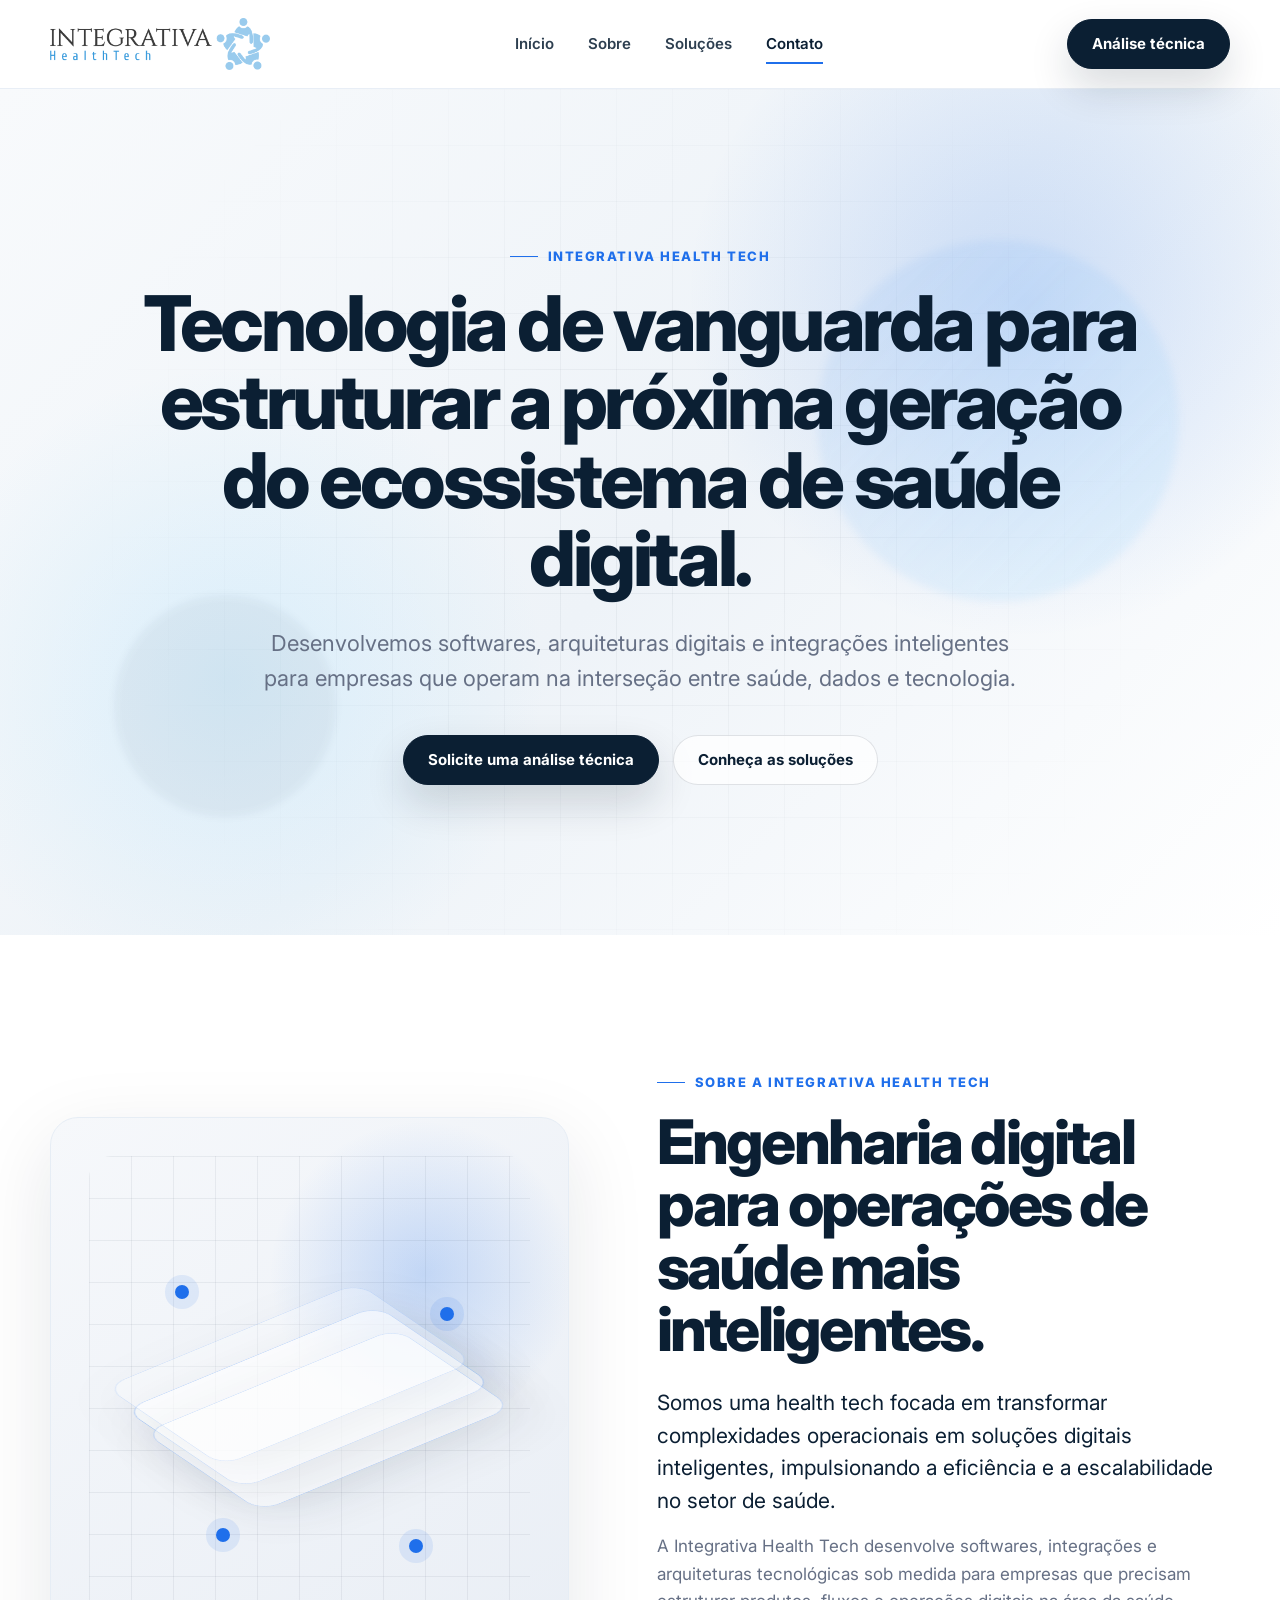
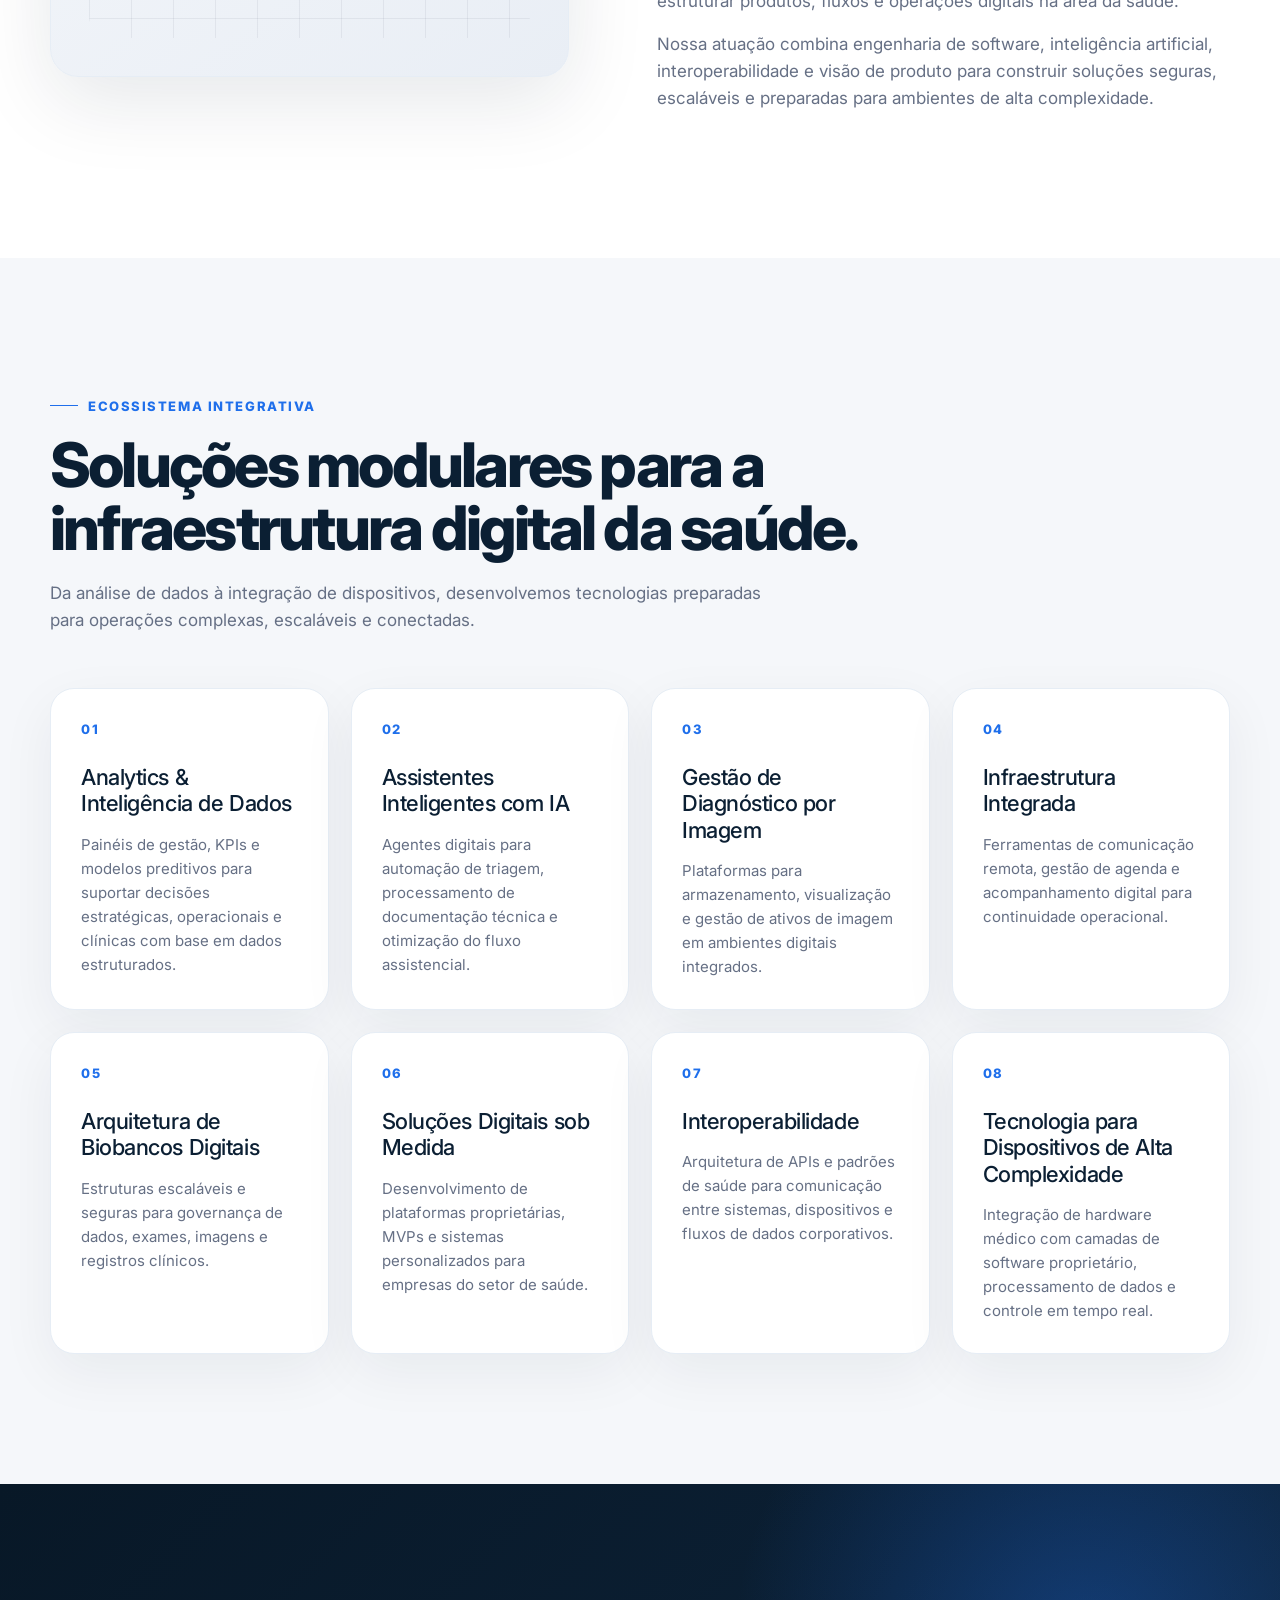
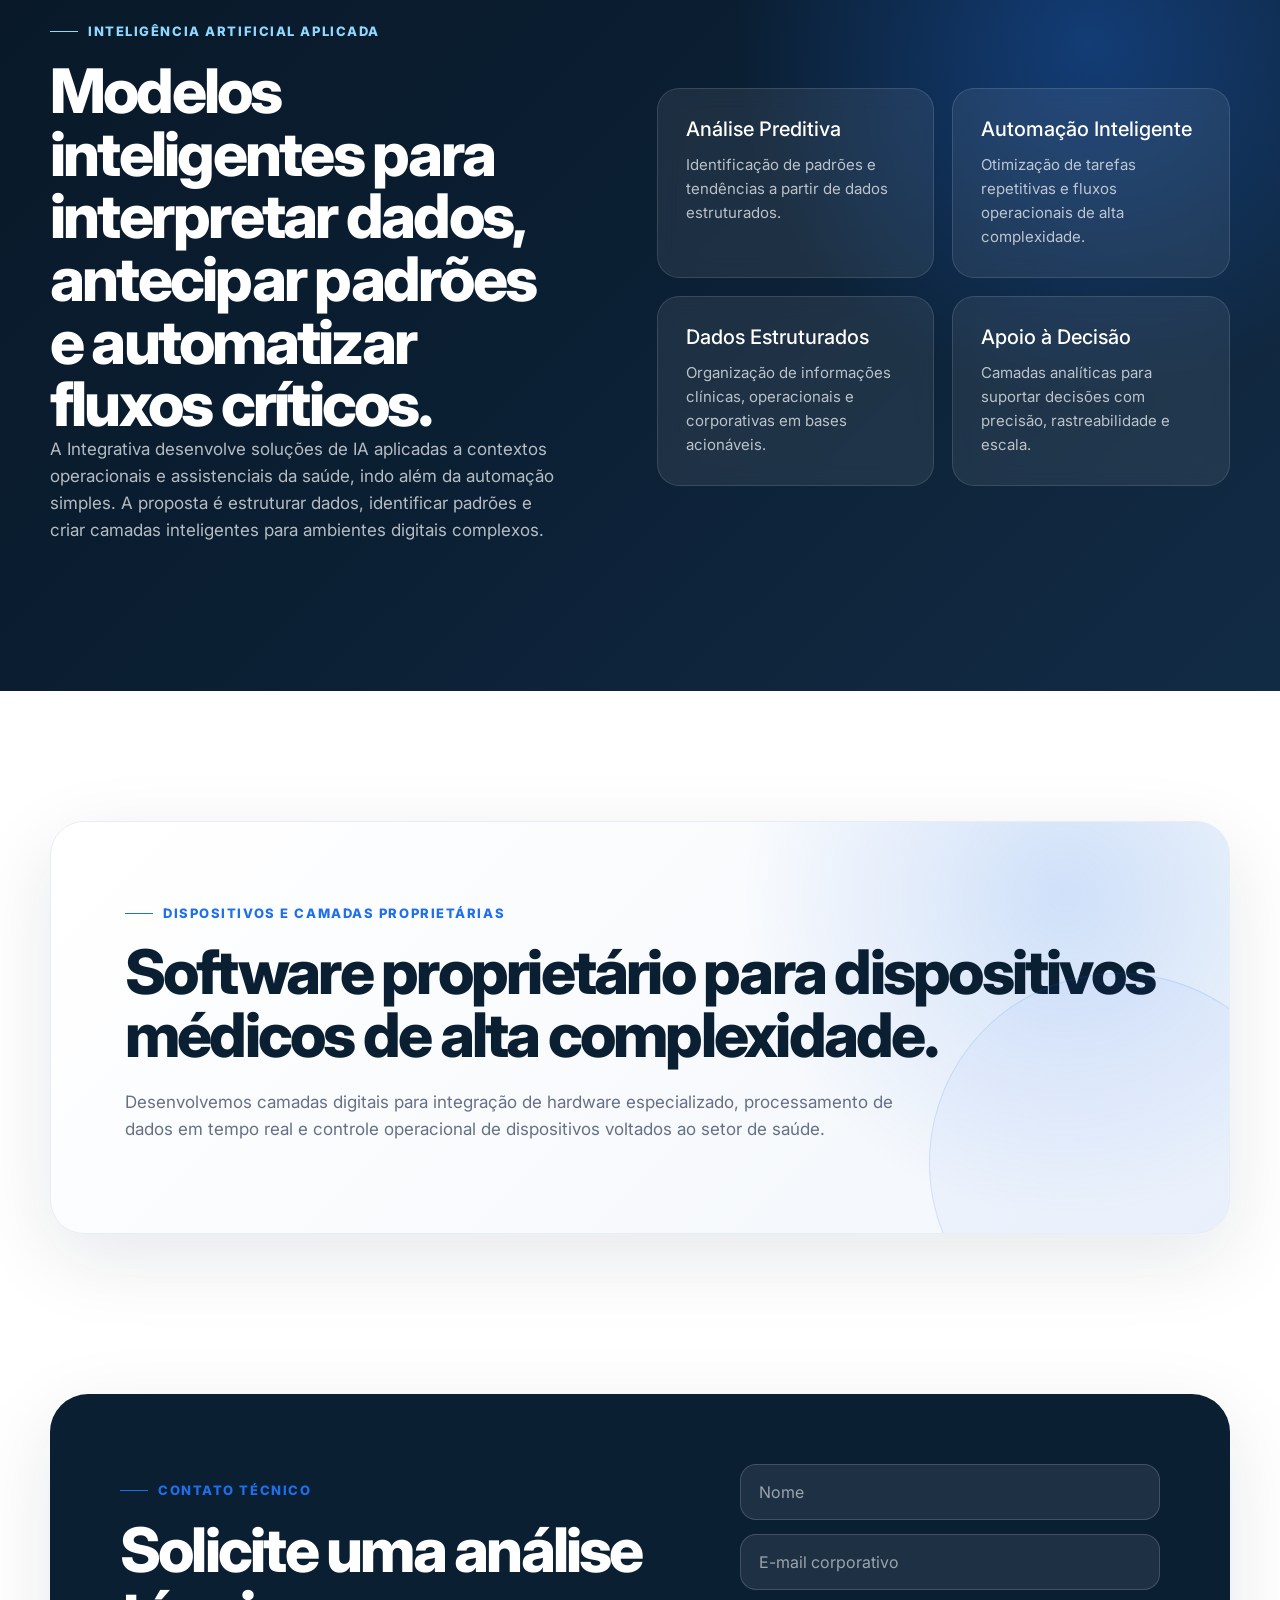
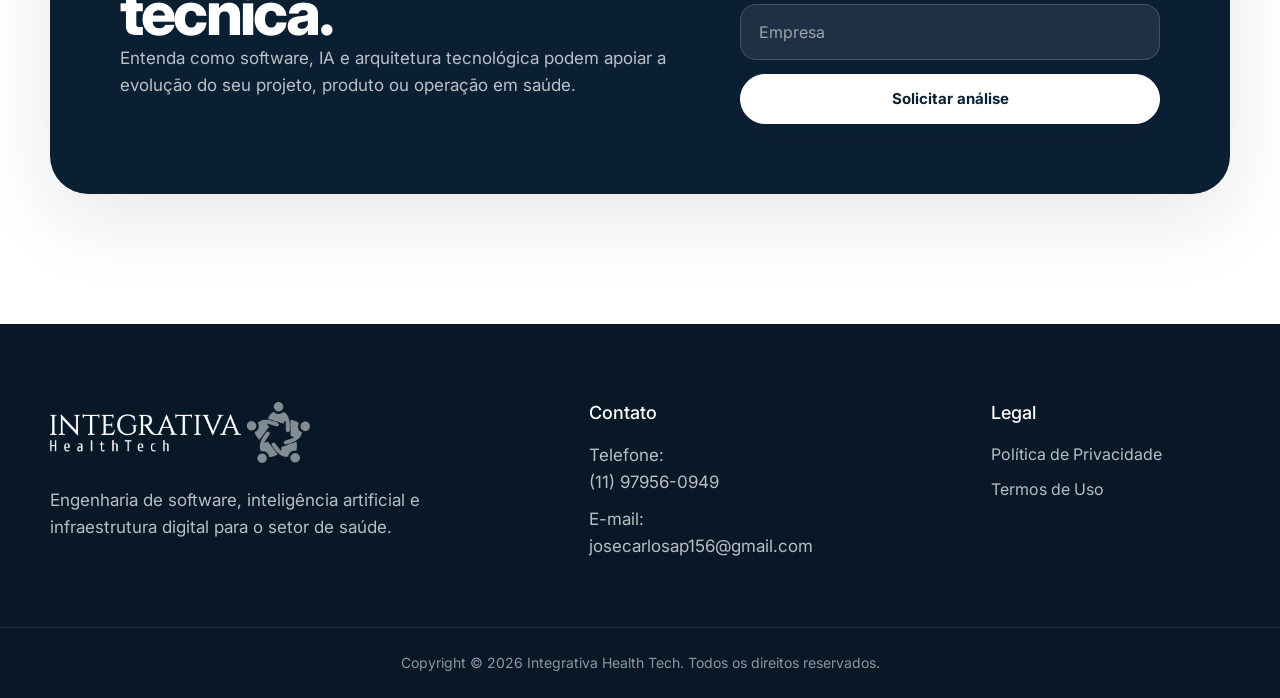
==== index.html @ 2226a3c9 "Site institucional Integrativa Health Tech para GitHub Pages Co-Authored-By: Claude Opus 5 (1M conte" ====
<!DOCTYPE html>
<html lang="pt-BR">
  <head>
    <!-- Meta Tags -->
    <meta charset="utf-8">
    <meta http-equiv="x-ua-compatible" content="ie=edge">
    <meta name="viewport" content="width=device-width, initial-scale=1">
    <meta name="author" content="Integrativa Health Tech">
    <meta name="description" content="Integrativa Health Tech: engenharia de software, inteligência artificial e infraestrutura digital para o setor de saúde.">
    <meta name="theme-color" content="#0b1f33">
    <link rel="icon" href="assets/img/favicon.png">
    <title>Integrativa Health Tech</title>

    <!-- Open Graph / social -->
    <meta property="og:type" content="website">
    <meta property="og:locale" content="pt_BR">
    <meta property="og:site_name" content="Integrativa Health Tech">
    <meta property="og:title" content="Integrativa Health Tech">
    <meta property="og:description" content="Engenharia de software, inteligência artificial e infraestrutura digital para o setor de saúde.">
    <meta property="og:image" content="assets/img/logo-integrativa.png">
    <meta name="twitter:card" content="summary_large_image">

    <!-- Plugin CSS preservados do template -->
    <link href="assets/css/plugins/bootstrap.min.css" rel="stylesheet" type="text/css">
    <link href="assets/css/plugins/fontawesome.min.css" rel="stylesheet" type="text/css">

    <!-- CSS ajustado -->
    <link href="assets/css/style-integrativa-ajustado.css" rel="stylesheet" type="text/css">
  </head>

  <body>

    <!-- Header -->
    <header class="iht-header" id="inicio">
      <div class="iht-container iht-header__inner">
        <a class="iht-logo" href="#inicio" aria-label="Integrativa Health Tech">
          <img src="assets/img/logo-integrativa.png" alt="Integrativa Health Tech">
        </a>

        <nav class="iht-nav" aria-label="Menu principal">
          <a href="#inicio">Início</a>
          <a href="#sobre">Sobre</a>
          <a href="#solucoes">Soluções</a>
          <a href="#contato">Contato</a>
        </nav>

        <a class="iht-header__cta" href="#contato">Análise técnica</a>
      </div>
    </header>

    <main>
      <!-- Hero -->
      <section class="iht-hero">
        <div class="iht-hero__grid" aria-hidden="true"></div>
        <div class="iht-hero__orb iht-hero__orb--one" aria-hidden="true"></div>
        <div class="iht-hero__orb iht-hero__orb--two" aria-hidden="true"></div>

        <div class="iht-container iht-hero__content">
          <span class="iht-eyebrow">Integrativa Health Tech</span>
          <h1>Tecnologia de vanguarda para estruturar a próxima geração do ecossistema de saúde digital.</h1>
          <p>
            Desenvolvemos softwares, arquiteturas digitais e integrações inteligentes para empresas que operam na interseção entre saúde, dados e tecnologia.
          </p>
          <div class="iht-actions">
            <a class="iht-btn iht-btn--primary" href="#contato">Solicite uma análise técnica</a>
            <a class="iht-btn iht-btn--secondary" href="#solucoes">Conheça as soluções</a>
          </div>
        </div>
      </section>

      <!-- Sobre -->
      <section class="iht-section iht-about" id="sobre">
        <div class="iht-container iht-about__grid">
          <div class="iht-visual-card" aria-label="Representação abstrata de arquitetura digital em saúde">
            <div class="iht-visual-card__layer iht-visual-card__layer--one"></div>
            <div class="iht-visual-card__layer iht-visual-card__layer--two"></div>
            <div class="iht-visual-card__layer iht-visual-card__layer--three"></div>
            <div class="iht-node iht-node--a"></div>
            <div class="iht-node iht-node--b"></div>
            <div class="iht-node iht-node--c"></div>
            <div class="iht-node iht-node--d"></div>
          </div>

          <div class="iht-section__content">
            <span class="iht-eyebrow">Sobre a Integrativa Health Tech</span>
            <h2>Engenharia digital para operações de saúde mais inteligentes.</h2>
            <p class="iht-lead">
              Somos uma health tech focada em transformar complexidades operacionais em soluções digitais inteligentes, impulsionando a eficiência e a escalabilidade no setor de saúde.
            </p>
            <p>
              A Integrativa Health Tech desenvolve softwares, integrações e arquiteturas tecnológicas sob medida para empresas que precisam estruturar produtos, fluxos e operações digitais na área da saúde.
            </p>
            <p>
              Nossa atuação combina engenharia de software, inteligência artificial, interoperabilidade e visão de produto para construir soluções seguras, escaláveis e preparadas para ambientes de alta complexidade.
            </p>
          </div>
        </div>
      </section>

      <!-- Soluções -->
      <section class="iht-section iht-solutions" id="solucoes">
        <div class="iht-container">
          <div class="iht-section__head">
            <span class="iht-eyebrow">Ecossistema Integrativa</span>
            <h2>Soluções modulares para a infraestrutura digital da saúde.</h2>
            <p>
              Da análise de dados à integração de dispositivos, desenvolvemos tecnologias preparadas para operações complexas, escaláveis e conectadas.
            </p>
          </div>

          <div class="iht-solutions__grid">
            <article class="iht-solution-card">
              <span class="iht-solution-card__index">01</span>
              <h3>Analytics & Inteligência de Dados</h3>
              <p>Painéis de gestão, KPIs e modelos preditivos para suportar decisões estratégicas, operacionais e clínicas com base em dados estruturados.</p>
            </article>

            <article class="iht-solution-card">
              <span class="iht-solution-card__index">02</span>
              <h3>Assistentes Inteligentes com IA</h3>
              <p>Agentes digitais para automação de triagem, processamento de documentação técnica e otimização do fluxo assistencial.</p>
            </article>

            <article class="iht-solution-card">
              <span class="iht-solution-card__index">03</span>
              <h3>Gestão de Diagnóstico por Imagem</h3>
              <p>Plataformas para armazenamento, visualização e gestão de ativos de imagem em ambientes digitais integrados.</p>
            </article>

            <article class="iht-solution-card">
              <span class="iht-solution-card__index">04</span>
              <h3>Infraestrutura Integrada</h3>
              <p>Ferramentas de comunicação remota, gestão de agenda e acompanhamento digital para continuidade operacional.</p>
            </article>

            <article class="iht-solution-card">
              <span class="iht-solution-card__index">05</span>
              <h3>Arquitetura de Biobancos Digitais</h3>
              <p>Estruturas escaláveis e seguras para governança de dados, exames, imagens e registros clínicos.</p>
            </article>

            <article class="iht-solution-card">
              <span class="iht-solution-card__index">06</span>
              <h3>Soluções Digitais sob Medida</h3>
              <p>Desenvolvimento de plataformas proprietárias, MVPs e sistemas personalizados para empresas do setor de saúde.</p>
            </article>

            <article class="iht-solution-card">
              <span class="iht-solution-card__index">07</span>
              <h3>Interoperabilidade</h3>
              <p>Arquitetura de APIs e padrões de saúde para comunicação entre sistemas, dispositivos e fluxos de dados corporativos.</p>
            </article>

            <article class="iht-solution-card">
              <span class="iht-solution-card__index">08</span>
              <h3>Tecnologia para Dispositivos de Alta Complexidade</h3>
              <p>Integração de hardware médico com camadas de software proprietário, processamento de dados e controle em tempo real.</p>
            </article>
          </div>
        </div>
      </section>

      <!-- IA Aplicada -->
      <section class="iht-section iht-ai">
        <div class="iht-container iht-ai__grid">
          <div>
            <span class="iht-eyebrow iht-eyebrow--light">Inteligência Artificial Aplicada</span>
            <h2>Modelos inteligentes para interpretar dados, antecipar padrões e automatizar fluxos críticos.</h2>
            <p>
              A Integrativa desenvolve soluções de IA aplicadas a contextos operacionais e assistenciais da saúde, indo além da automação simples. A proposta é estruturar dados, identificar padrões e criar camadas inteligentes para ambientes digitais complexos.
            </p>
          </div>

          <div class="iht-ai__cards">
            <article>
              <h3>Análise Preditiva</h3>
              <p>Identificação de padrões e tendências a partir de dados estruturados.</p>
            </article>
            <article>
              <h3>Automação Inteligente</h3>
              <p>Otimização de tarefas repetitivas e fluxos operacionais de alta complexidade.</p>
            </article>
            <article>
              <h3>Dados Estruturados</h3>
              <p>Organização de informações clínicas, operacionais e corporativas em bases acionáveis.</p>
            </article>
            <article>
              <h3>Apoio à Decisão</h3>
              <p>Camadas analíticas para suportar decisões com precisão, rastreabilidade e escala.</p>
            </article>
          </div>
        </div>
      </section>

      <!-- Hardware e software -->
      <section class="iht-section iht-device">
        <div class="iht-container iht-device__inner">
          <span class="iht-eyebrow">Dispositivos e camadas proprietárias</span>
          <h2>Software proprietário para dispositivos médicos de alta complexidade.</h2>
          <p>
            Desenvolvemos camadas digitais para integração de hardware especializado, processamento de dados em tempo real e controle operacional de dispositivos voltados ao setor de saúde.
          </p>
        </div>
      </section>

      <!-- CTA / Contato -->
      <section class="iht-section iht-contact" id="contato">
        <div class="iht-container iht-contact__box">
          <div>
            <span class="iht-eyebrow">Contato técnico</span>
            <h2>Solicite uma análise técnica.</h2>
            <p>
              Entenda como software, IA e arquitetura tecnológica podem apoiar a evolução do seu projeto, produto ou operação em saúde.
            </p>
          </div>

          <!--
            Hospedagem estática (GitHub Pages) não processa POST.
            O envio abre o cliente de e-mail com a mensagem já preenchida.
            Para receber os dados direto no servidor, troque o data-mailto por
            um endpoint de terceiros (Formspree, Basin, Getform) no action.
          -->
          <form class="iht-form" id="iht-form" data-mailto="josecarlosap156@gmail.com">
            <input type="text" name="nome" placeholder="Nome" aria-label="Nome" required>
            <input type="email" name="email" placeholder="E-mail corporativo" aria-label="E-mail corporativo" required>
            <input type="text" name="empresa" placeholder="Empresa" aria-label="Empresa">
            <button class="iht-btn iht-btn--primary" type="submit">Solicitar análise</button>
          </form>
        </div>
      </section>
    </main>

    <!-- Footer -->
    <footer class="iht-footer">
      <div class="iht-container iht-footer__grid">
        <div>
          <img class="iht-footer__logo" src="assets/img/logo-integrativa-footer.png" alt="Integrativa Health Tech">
          <p>Engenharia de software, inteligência artificial e infraestrutura digital para o setor de saúde.</p>
        </div>

        <div>
          <h3>Contato</h3>
          <p>Telefone: <a href="tel:+5511979560949">(11) 97956-0949</a></p>
          <p>E-mail: <a href="mailto:josecarlosap156@gmail.com">josecarlosap156@gmail.com</a></p>
        </div>

        <div>
          <h3>Legal</h3>
          <a href="#">Política de Privacidade</a>
          <a href="#">Termos de Uso</a>
        </div>
      </div>

      <div class="iht-footer__bottom">
        <div class="iht-container">Copyright © 2026 Integrativa Health Tech. Todos os direitos reservados.</div>
      </div>
    </footer>

    <script src="assets/js/main.js"></script>
  </body>
</html>
---- assets/css/style-integrativa-ajustado.css ----
@charset "UTF-8";
@import url("https://fonts.googleapis.com/css2?family=Inter:wght@400;500;600;700;800&display=swap");

:root {
  --iht-navy: #0b1f33;
  --iht-navy-2: #122b45;
  --iht-graphite: #1f2937;
  --iht-gray: #667085;
  --iht-gray-soft: #f5f7fa;
  --iht-line: #e6edf5;
  --iht-blue: #1f6feb;
  --iht-blue-soft: #8fd8ff;
  --iht-white: #ffffff;
  --iht-radius: 28px;
  --iht-shadow: 0 24px 80px rgba(11, 31, 51, 0.10);
}

* {
  box-sizing: border-box;
}

html {
  scroll-behavior: smooth;
}

body {
  margin: 0;
  color: var(--iht-graphite);
  background: var(--iht-white);
  font-family: "Inter", Arial, sans-serif;
  line-height: 1.6;
  overflow-x: hidden;
}

a {
  color: inherit;
  text-decoration: none;
}

img {
  max-width: 100%;
  display: block;
}

.iht-container {
  width: min(1180px, calc(100% - 48px));
  margin: 0 auto;
}

.iht-header {
  position: sticky;
  top: 0;
  z-index: 50;
  background: rgba(255, 255, 255, 0.88);
  backdrop-filter: blur(18px);
  border-bottom: 1px solid rgba(230, 237, 245, 0.9);
}

.iht-header__inner {
  min-height: 88px;
  display: flex;
  align-items: center;
  justify-content: space-between;
  gap: 28px;
}

.iht-logo img {
  width: 220px;
  height: auto;
}

.iht-nav {
  display: flex;
  align-items: center;
  gap: 34px;
  color: var(--iht-navy);
  font-size: 15px;
  font-weight: 600;
}

.iht-nav a {
  position: relative;
  opacity: 0.86;
}

.iht-nav a::after {
  content: "";
  position: absolute;
  left: 0;
  bottom: -8px;
  width: 0;
  height: 2px;
  background: var(--iht-blue);
  transition: width 0.25s ease;
}

.iht-nav a:hover::after,
.iht-nav a.is-active::after {
  width: 100%;
}

.iht-nav a.is-active {
  opacity: 1;
}

.iht-header__cta,
.iht-btn {
  display: inline-flex;
  align-items: center;
  justify-content: center;
  gap: 10px;
  min-height: 50px;
  padding: 0 24px;
  border-radius: 999px;
  font-weight: 700;
  font-size: 15px;
  transition: transform 0.25s ease, box-shadow 0.25s ease, background 0.25s ease;
}

.iht-header__cta,
.iht-btn--primary {
  background: var(--iht-navy);
  color: var(--iht-white);
  box-shadow: 0 18px 40px rgba(11, 31, 51, 0.16);
  border: 1px solid var(--iht-navy);
}

.iht-btn--secondary {
  color: var(--iht-navy);
  background: rgba(255, 255, 255, 0.72);
  border: 1px solid rgba(11, 31, 51, 0.12);
}

.iht-header__cta:hover,
.iht-btn:hover {
  transform: translateY(-2px);
}

.iht-hero {
  min-height: 820px;
  position: relative;
  display: flex;
  align-items: center;
  overflow: hidden;
  background:
    radial-gradient(circle at 80% 25%, rgba(31, 111, 235, 0.18), transparent 28%),
    radial-gradient(circle at 18% 70%, rgba(143, 216, 255, 0.24), transparent 26%),
    linear-gradient(135deg, #f8fafc 0%, #eef3f8 52%, #ffffff 100%);
}

.iht-hero__grid {
  position: absolute;
  inset: 0;
  background-image:
    linear-gradient(rgba(11, 31, 51, 0.055) 1px, transparent 1px),
    linear-gradient(90deg, rgba(11, 31, 51, 0.055) 1px, transparent 1px);
  background-size: 56px 56px;
  mask-image: radial-gradient(circle at center, #000 0%, transparent 72%);
}

.iht-hero__orb {
  position: absolute;
  border-radius: 999px;
  filter: blur(4px);
  opacity: 0.55;
}

.iht-hero__orb--one {
  width: 360px;
  height: 360px;
  right: 8%;
  top: 18%;
  background: linear-gradient(135deg, rgba(31, 111, 235, 0.12), rgba(143, 216, 255, 0.30));
  border: 1px solid rgba(31, 111, 235, 0.14);
}

.iht-hero__orb--two {
  width: 220px;
  height: 220px;
  left: 9%;
  bottom: 14%;
  background: rgba(11, 31, 51, 0.08);
  border: 1px solid rgba(11, 31, 51, 0.10);
}

.iht-hero__content {
  position: relative;
  text-align: center;
  padding: 150px 0;
}

.iht-eyebrow {
  display: inline-flex;
  align-items: center;
  gap: 10px;
  margin-bottom: 18px;
  color: var(--iht-blue);
  font-size: 13px;
  font-weight: 800;
  letter-spacing: 0.12em;
  text-transform: uppercase;
}

.iht-eyebrow::before {
  content: "";
  width: 28px;
  height: 1px;
  background: currentColor;
}

.iht-eyebrow--light {
  color: var(--iht-blue-soft);
}

.iht-hero h1,
.iht-section h2,
.iht-contact h2 {
  margin: 0;
  color: var(--iht-navy);
  font-weight: 800;
  letter-spacing: -0.045em;
  line-height: 1.02;
}

.iht-hero h1 {
  max-width: 1040px;
  margin: 0 auto;
  font-size: clamp(46px, 6vw, 88px);
}

.iht-hero p {
  max-width: 760px;
  margin: 28px auto 0;
  color: var(--iht-gray);
  font-size: clamp(18px, 2vw, 22px);
}

.iht-actions {
  display: flex;
  justify-content: center;
  flex-wrap: wrap;
  gap: 14px;
  margin-top: 38px;
}

.iht-section {
  padding: 130px 0;
}

.iht-about__grid,
.iht-ai__grid {
  display: grid;
  grid-template-columns: 0.95fr 1.05fr;
  gap: 88px;
  align-items: center;
}

.iht-section__content h2,
.iht-section__head h2,
.iht-ai h2,
.iht-device h2,
.iht-contact h2 {
  font-size: clamp(38px, 4.8vw, 66px);
}

.iht-section__content p,
.iht-section__head p,
.iht-ai p,
.iht-device p,
.iht-contact p,
.iht-footer p {
  color: var(--iht-gray);
  font-size: 17px;
}

.iht-lead {
  margin-top: 26px;
  color: var(--iht-navy) !important;
  font-size: 21px !important;
  line-height: 1.55;
}

.iht-visual-card {
  min-height: 560px;
  position: relative;
  border-radius: var(--iht-radius);
  overflow: hidden;
  background:
    radial-gradient(circle at 72% 28%, rgba(31, 111, 235, 0.22), transparent 28%),
    linear-gradient(145deg, #f6f8fb, #e9eef5);
  border: 1px solid var(--iht-line);
  box-shadow: var(--iht-shadow);
}

.iht-visual-card::before {
  content: "";
  position: absolute;
  inset: 38px;
  background-image:
    linear-gradient(rgba(11, 31, 51, 0.06) 1px, transparent 1px),
    linear-gradient(90deg, rgba(11, 31, 51, 0.06) 1px, transparent 1px);
  background-size: 42px 42px;
  border-radius: 22px;
}

.iht-visual-card__layer {
  position: absolute;
  left: 50%;
  top: 50%;
  width: 62%;
  height: 34%;
  border-radius: 24px;
  border: 1px solid rgba(31, 111, 235, 0.28);
  background: rgba(255, 255, 255, 0.52);
  box-shadow: 0 24px 70px rgba(11, 31, 51, 0.10);
  transform: translate(-50%, -50%) rotateX(58deg) rotateZ(-38deg);
}

.iht-visual-card__layer--two {
  transform: translate(-44%, -38%) rotateX(58deg) rotateZ(-38deg);
  opacity: 0.78;
}

.iht-visual-card__layer--three {
  transform: translate(-56%, -62%) rotateX(58deg) rotateZ(-38deg);
  opacity: 0.48;
}

.iht-node {
  position: absolute;
  width: 14px;
  height: 14px;
  border-radius: 50%;
  background: var(--iht-blue);
  box-shadow: 0 0 0 10px rgba(31, 111, 235, 0.10);
}

.iht-node--a { left: 24%; top: 30%; }
.iht-node--b { right: 22%; top: 34%; }
.iht-node--c { left: 32%; bottom: 24%; }
.iht-node--d { right: 28%; bottom: 22%; }

.iht-solutions {
  background: var(--iht-gray-soft);
}

.iht-section__head {
  max-width: 860px;
  margin-bottom: 54px;
}

.iht-section__head p {
  max-width: 720px;
  margin-top: 20px;
}

.iht-solutions__grid {
  display: grid;
  grid-template-columns: repeat(4, 1fr);
  gap: 22px;
}

.iht-solution-card {
  min-height: 300px;
  padding: 30px;
  border-radius: 24px;
  background: var(--iht-white);
  border: 1px solid var(--iht-line);
  box-shadow: 0 18px 55px rgba(11, 31, 51, 0.06);
  transition: transform 0.25s ease, box-shadow 0.25s ease;
}

.iht-solution-card:hover {
  transform: translateY(-6px);
  box-shadow: 0 28px 70px rgba(11, 31, 51, 0.12);
}

.iht-solution-card__index {
  display: block;
  margin-bottom: 24px;
  color: var(--iht-blue);
  font-size: 13px;
  font-weight: 800;
  letter-spacing: 0.14em;
}

.iht-solution-card h3 {
  margin: 0 0 16px;
  color: var(--iht-navy);
  font-size: 22px;
  line-height: 1.2;
  letter-spacing: -0.02em;
}

.iht-solution-card p {
  margin: 0;
  color: var(--iht-gray);
  font-size: 15px;
}

.iht-ai {
  color: var(--iht-white);
  background:
    radial-gradient(circle at 85% 20%, rgba(31, 111, 235, 0.35), transparent 28%),
    linear-gradient(135deg, #081827 0%, #0b1f33 48%, #122b45 100%);
}

.iht-ai h2,
.iht-ai h3 {
  color: var(--iht-white);
}

.iht-ai p {
  color: rgba(255, 255, 255, 0.70);
}

.iht-ai__cards {
  display: grid;
  grid-template-columns: repeat(2, 1fr);
  gap: 18px;
}

.iht-ai__cards article {
  padding: 28px;
  border-radius: 22px;
  background: rgba(255, 255, 255, 0.075);
  border: 1px solid rgba(255, 255, 255, 0.12);
  backdrop-filter: blur(10px);
}

.iht-ai__cards h3 {
  margin: 0 0 12px;
  font-size: 20px;
}

.iht-ai__cards p {
  margin: 0;
  font-size: 15px;
}

.iht-device__inner {
  position: relative;
  padding: 74px;
  border-radius: 34px;
  overflow: hidden;
  background:
    radial-gradient(circle at 86% 18%, rgba(31, 111, 235, 0.18), transparent 30%),
    linear-gradient(135deg, #ffffff 0%, #f2f6fb 100%);
  border: 1px solid var(--iht-line);
  box-shadow: var(--iht-shadow);
}

.iht-device__inner::after {
  content: "";
  position: absolute;
  right: -80px;
  bottom: -120px;
  width: 380px;
  height: 380px;
  border-radius: 50%;
  border: 1px solid rgba(31, 111, 235, 0.14);
  background: rgba(31, 111, 235, 0.04);
}

.iht-device p {
  max-width: 770px;
  margin-top: 22px;
}

.iht-contact {
  padding-top: 30px;
}

.iht-contact__box {
  display: grid;
  grid-template-columns: 1fr 420px;
  gap: 60px;
  align-items: center;
  padding: 70px;
  border-radius: 38px;
  background: var(--iht-navy);
  color: var(--iht-white);
  box-shadow: var(--iht-shadow);
}

.iht-contact h2 {
  color: var(--iht-white);
}

.iht-contact p {
  max-width: 680px;
  color: rgba(255, 255, 255, 0.72);
}

.iht-form {
  display: grid;
  gap: 14px;
}

.iht-form input {
  width: 100%;
  height: 56px;
  padding: 0 18px;
  color: var(--iht-white);
  background: rgba(255, 255, 255, 0.08);
  border: 1px solid rgba(255, 255, 255, 0.16);
  border-radius: 16px;
  outline: none;
}

.iht-form input::placeholder {
  color: rgba(255, 255, 255, 0.56);
}

.iht-form .iht-btn {
  width: 100%;
  background: var(--iht-white);
  color: var(--iht-navy);
  border-color: var(--iht-white);
  cursor: pointer;
}

.iht-footer {
  padding-top: 78px;
  color: rgba(255, 255, 255, 0.72);
  background: #081827;
}

.iht-footer__grid {
  display: grid;
  grid-template-columns: 1.4fr 1fr 0.7fr;
  gap: 60px;
  padding-bottom: 56px;
}

.iht-footer__logo {
  width: 260px;
  height: auto;
  margin-bottom: 24px;
}

.iht-footer h3 {
  margin: 0 0 18px;
  color: var(--iht-white);
  font-size: 18px;
}

.iht-footer p,
.iht-footer a {
  display: block;
  margin: 0 0 10px;
  color: rgba(255, 255, 255, 0.72);
}

.iht-footer a:hover {
  color: var(--iht-white);
}

.iht-footer__bottom {
  padding: 24px 0;
  border-top: 1px solid rgba(255, 255, 255, 0.10);
  color: rgba(255, 255, 255, 0.55);
  font-size: 14px;
  text-align: center;
}

@media (max-width: 1100px) {
  .iht-solutions__grid {
    grid-template-columns: repeat(2, 1fr);
  }

  .iht-about__grid,
  .iht-ai__grid,
  .iht-contact__box {
    grid-template-columns: 1fr;
  }

  .iht-contact__box,
  .iht-device__inner {
    padding: 48px;
  }
}

@media (max-width: 820px) {
  .iht-container {
    width: min(100% - 32px, 1180px);
  }

  .iht-header__inner {
    min-height: 82px;
    flex-wrap: wrap;
    padding: 14px 0;
  }

  .iht-logo img {
    width: 185px;
  }

  .iht-nav {
    order: 3;
    width: 100%;
    justify-content: space-between;
    gap: 14px;
    overflow-x: auto;
    padding-bottom: 4px;
  }

  .iht-header__cta {
    display: none;
  }

  .iht-hero {
    min-height: 720px;
  }

  .iht-section {
    padding: 84px 0;
  }

  .iht-visual-card {
    min-height: 420px;
  }

  .iht-solutions__grid,
  .iht-ai__cards,
  .iht-footer__grid {
    grid-template-columns: 1fr;
  }

  .iht-contact__box,
  .iht-device__inner {
    padding: 32px;
    border-radius: 26px;
  }
}

@media (max-width: 520px) {
  .iht-hero h1 {
    font-size: 40px;
  }

  .iht-actions {
    align-items: stretch;
    flex-direction: column;
  }

  .iht-btn {
    width: 100%;
  }
}
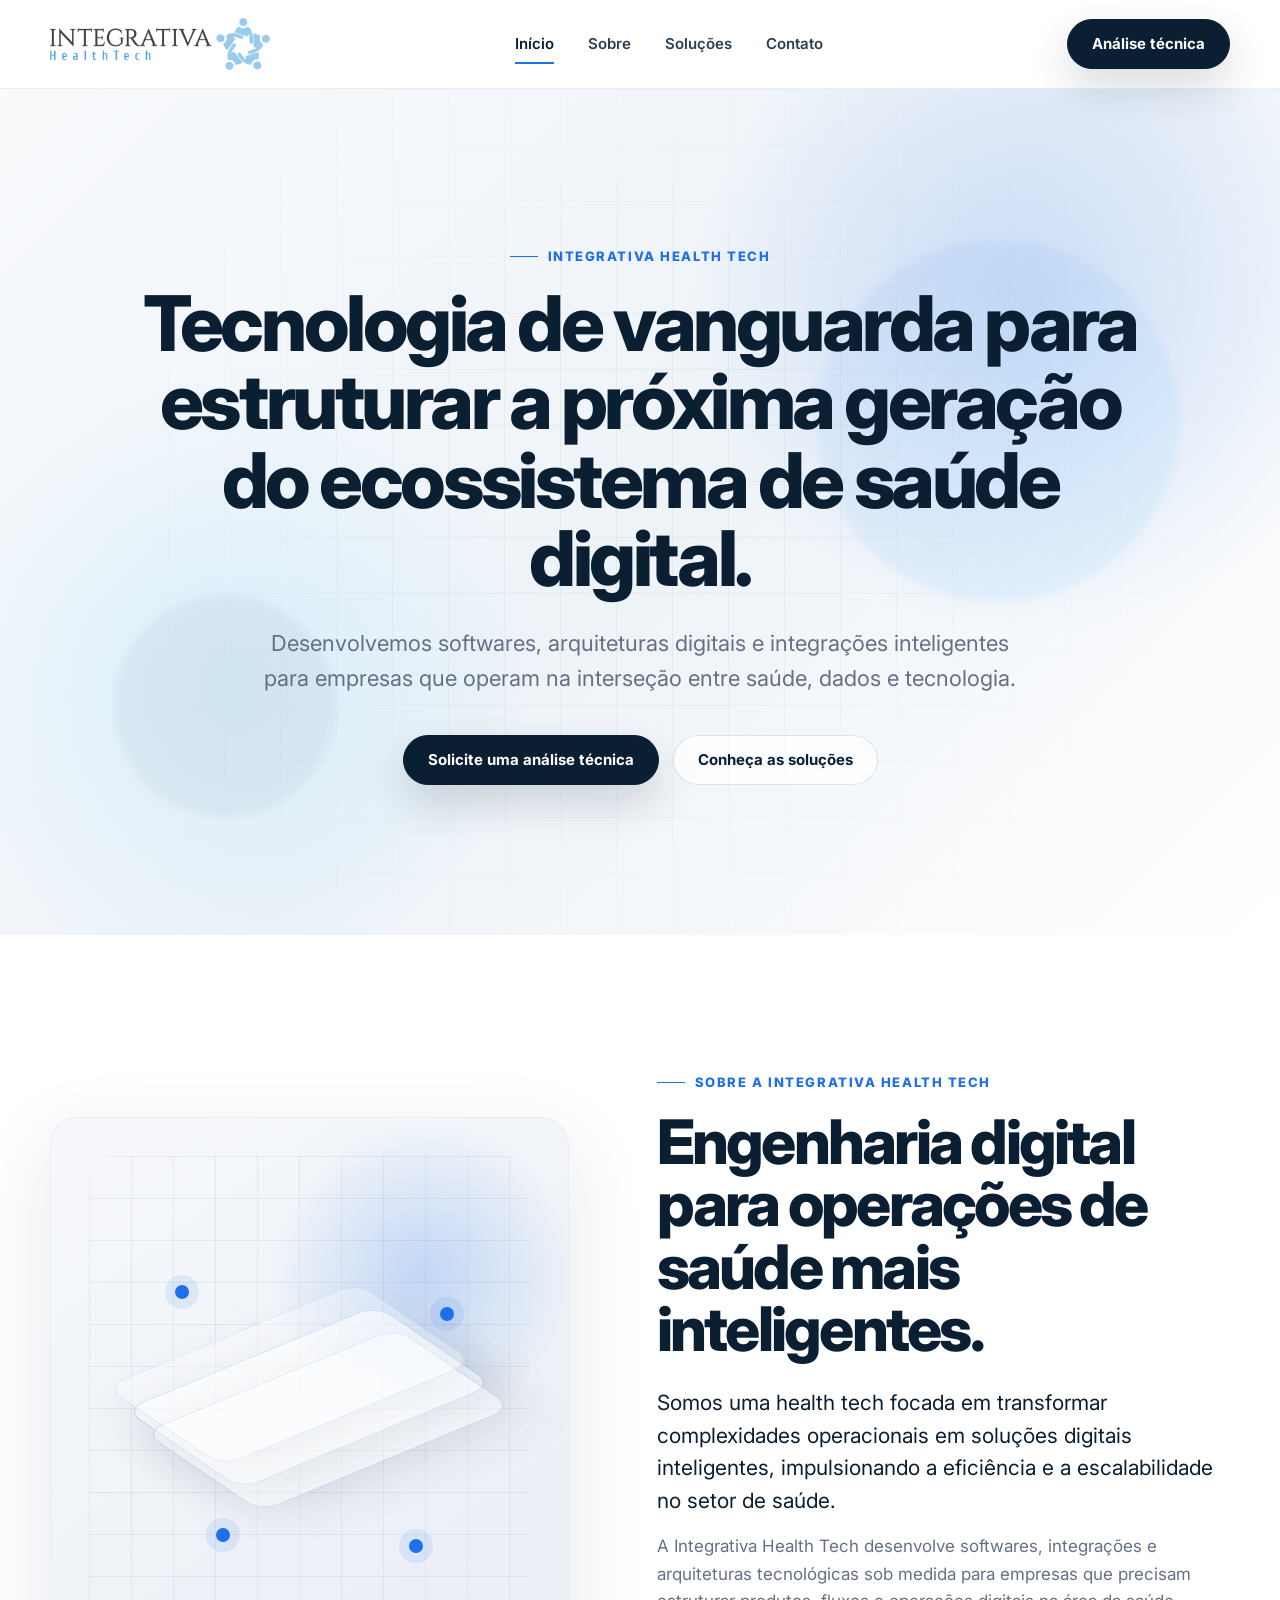
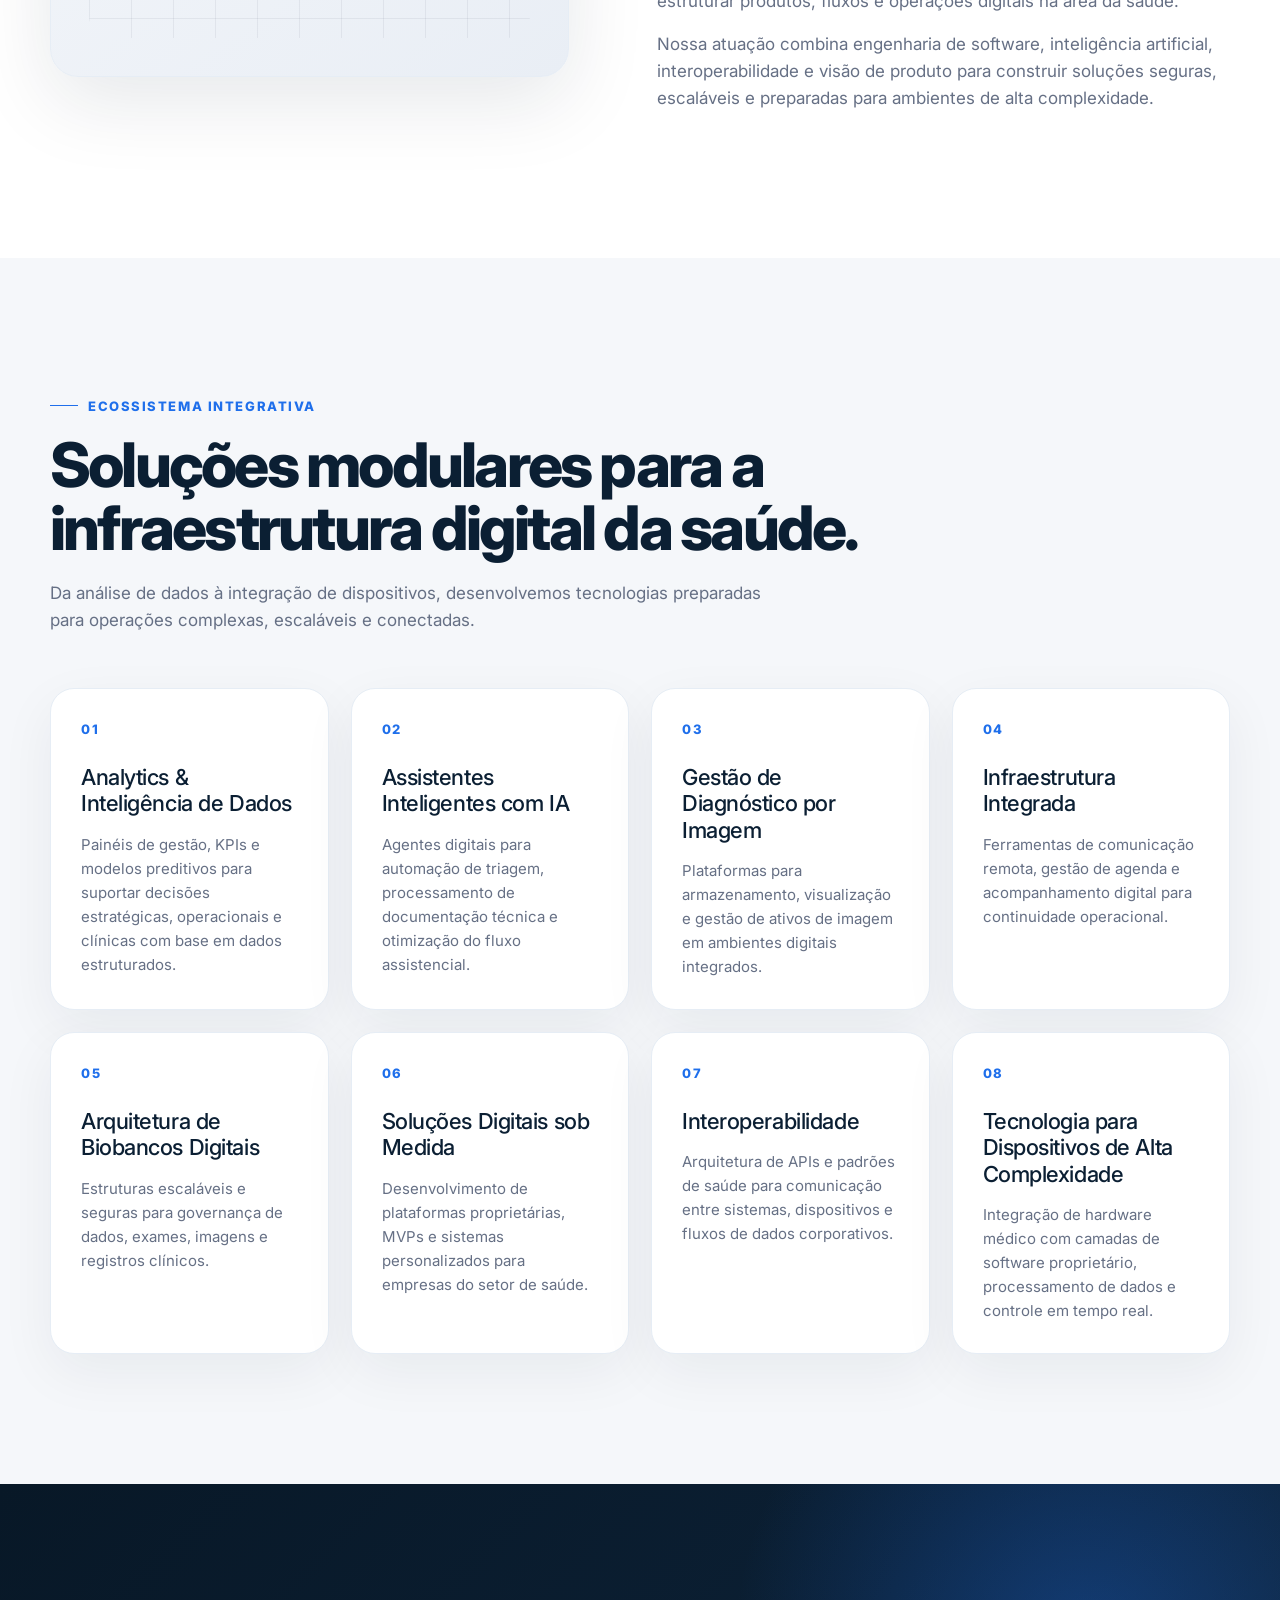
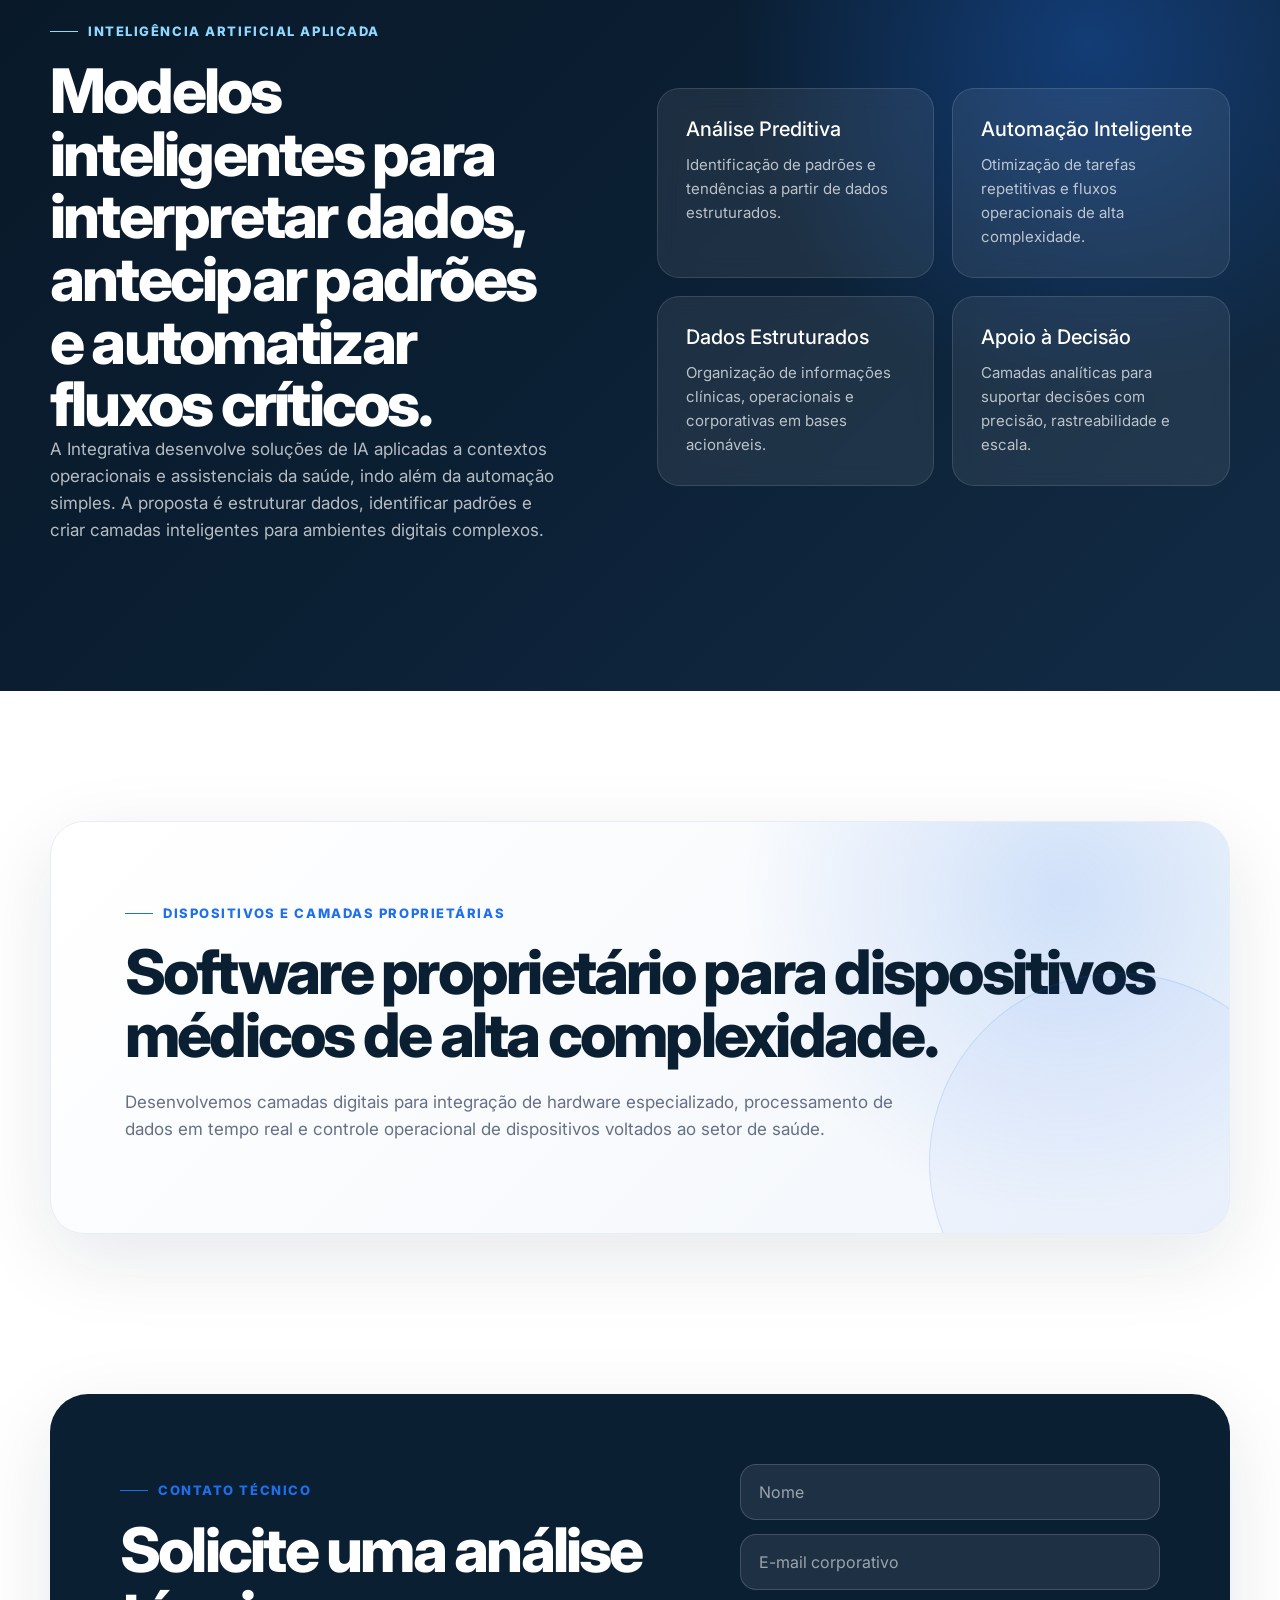
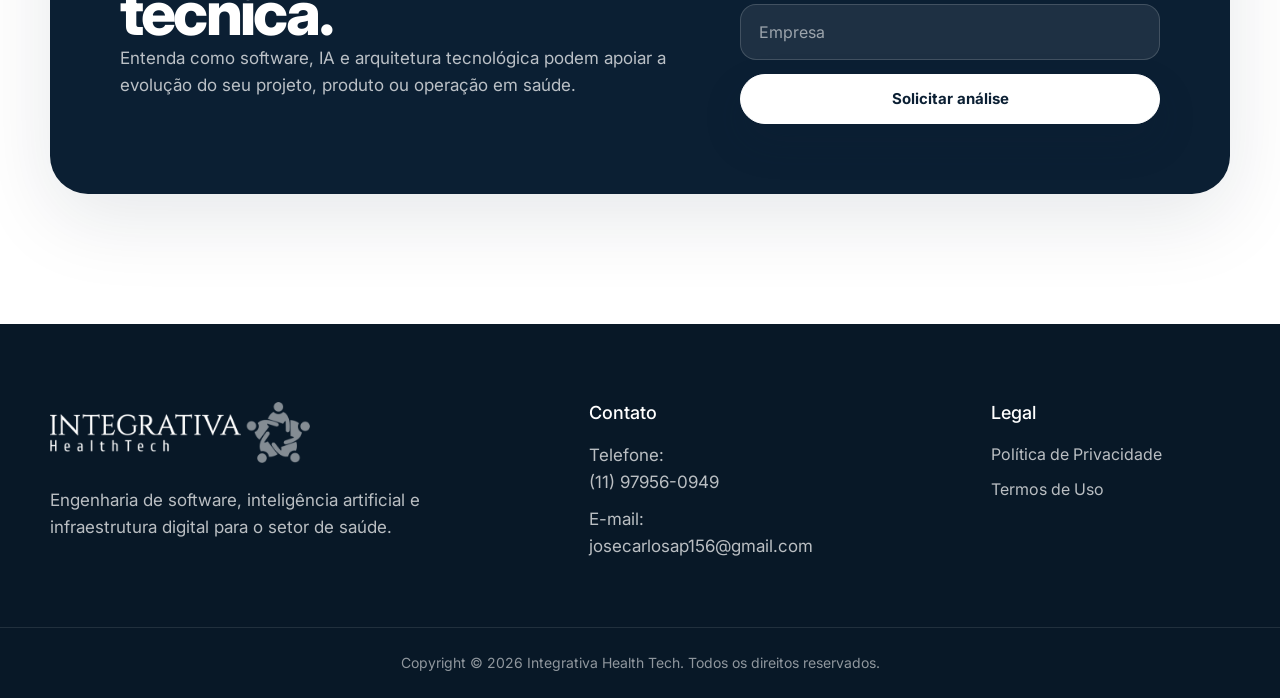
==== commit 205e222c: "Corrige metadados sociais, adiciona robots/sitemap e otimiza imagens - og:image e og:url passam a us" ====
--- a/index.html
+++ b/index.html
@@ -11,13 +11,23 @@
     <link rel="icon" href="assets/img/favicon.png">
     <title>Integrativa Health Tech</title>
 
-    <!-- Open Graph / social -->
+    <!--
+      Open Graph exige URL absoluta: WhatsApp, LinkedIn e Facebook não resolvem
+      caminho relativo. Ao trocar para domínio próprio, atualize og:url,
+      og:image e o canonical abaixo (e também o sitemap.xml).
+    -->
+    <link rel="canonical" href="https://four-life.github.io/site-integrativa/">
     <meta property="og:type" content="website">
     <meta property="og:locale" content="pt_BR">
     <meta property="og:site_name" content="Integrativa Health Tech">
     <meta property="og:title" content="Integrativa Health Tech">
     <meta property="og:description" content="Engenharia de software, inteligência artificial e infraestrutura digital para o setor de saúde.">
-    <meta property="og:image" content="assets/img/logo-integrativa.png">
+    <meta property="og:url" content="https://four-life.github.io/site-integrativa/">
+    <meta property="og:image" content="https://four-life.github.io/site-integrativa/assets/img/og-image.jpg">
+    <meta property="og:image:type" content="image/jpeg">
+    <meta property="og:image:width" content="1200">
+    <meta property="og:image:height" content="630">
+    <meta property="og:image:alt" content="Integrativa Health Tech — tecnologia de vanguarda para a próxima geração da saúde digital.">
     <meta name="twitter:card" content="summary_large_image">
 
     <!-- Plugin CSS preservados do template -->
